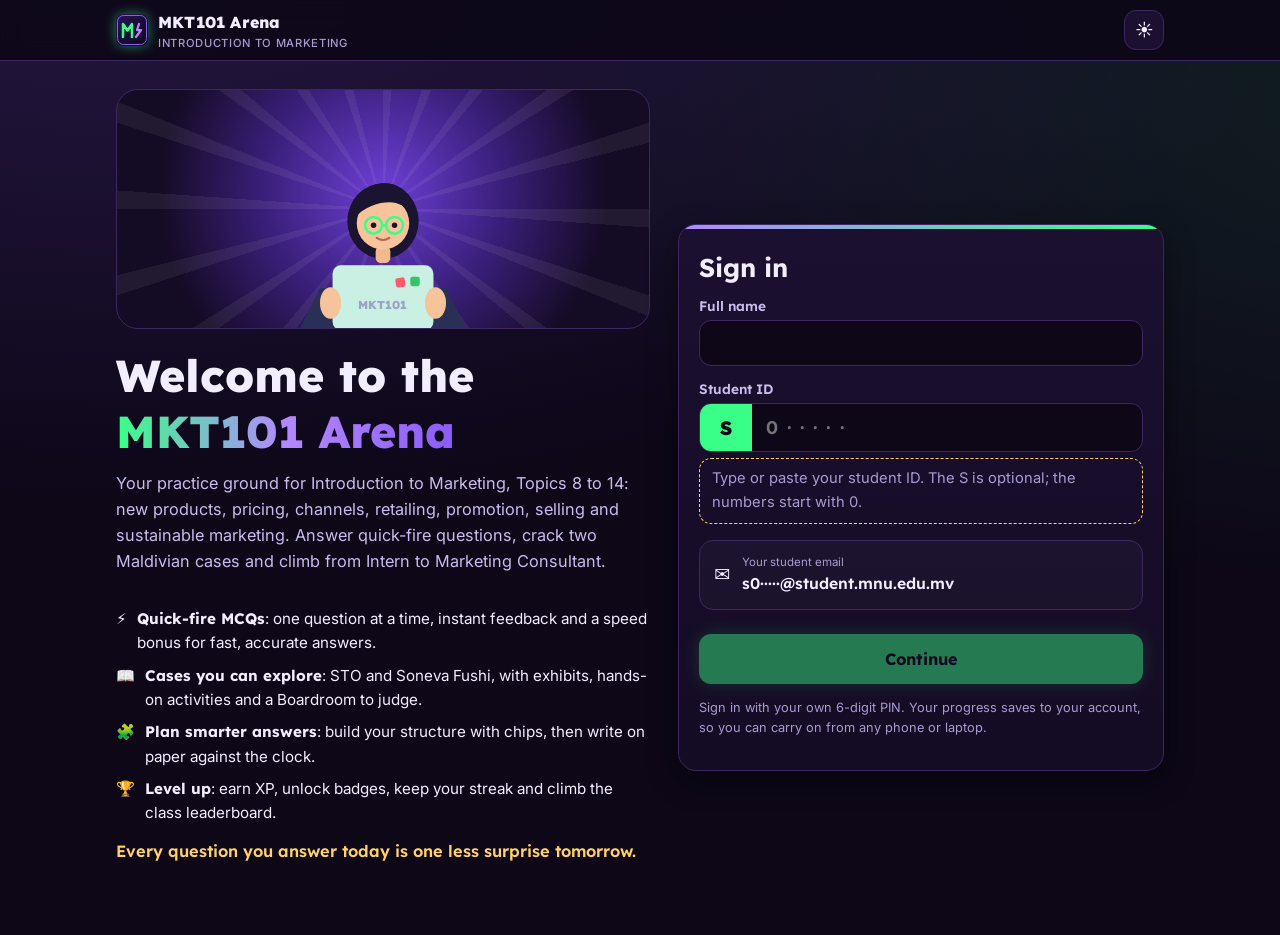
==== index.html @ 27d353d0 "WIP Fun and tutors: engine wiring (home, practice, notes, live sessions, board, marks), site tests" ====
<!doctype html>
<html lang="en">
<head>
<meta charset="utf-8">
<meta name="viewport" content="width=device-width,initial-scale=1,viewport-fit=cover">
<title>MKT101 Arena</title>
<meta name="description" content="MKT101 Introduction to Marketing practice arena for Topics 8 to 14: quick-fire MCQs, written answers, two Maldivian cases, XP, levels and badges.">
<meta name="theme-color" content="#0d0718">
<script>try{var t=localStorage.getItem("mkt101_theme");if(t)document.documentElement.dataset.theme=JSON.parse(t)}catch(e){}</script>
<link rel="icon" href="assets/favicon.svg" type="image/svg+xml">
<link rel="manifest" href="manifest.webmanifest">
<link rel="apple-touch-icon" href="assets/apple-touch-icon.png">
<meta name="apple-mobile-web-app-capable" content="yes">
<meta name="apple-mobile-web-app-title" content="MKT101 Arena">
<meta name="mobile-web-app-capable" content="yes">
<link rel="preconnect" href="https://fonts.googleapis.com">
<link rel="preconnect" href="https://fonts.gstatic.com" crossorigin>
<link href="https://fonts.googleapis.com/css2?family=Lexend:wght@400;500;600;700;800&family=Inter:wght@400;500;600&display=swap" rel="stylesheet">
<link rel="stylesheet" href="engine/engine.css">
<link rel="stylesheet" href="course.css">
</head>
<body>
<a class="skip" href="javascript:void 0" onclick="var m=document.getElementById('main');if(m)m.focus()">Skip to content</a>
</style>
</head>
<body>
<header class="top"><div class="wrap">
  <a class="brand" href="#/"><img src="assets/favicon.svg" alt=""><span>MKT101 Arena<small>Introduction to Marketing</small></span></a>
  <div class="hud" id="hud"></div><button class="themebtn" id="tbtn" type="button" aria-label="Switch light or dark mode" title="Light / dark mode"></button>
</div></header>
<div id="app"></div>
<div id="toasts" aria-live="polite"></div>

<script src="course-config.js"></script>
<script src="roster.js"></script>
<script src="leaderboard.js"></script>
<script src="bank.js"></script>
<script src="bank-x.js"></script>
<script src="bank-s.js"></script>
<script src="bank-chips.js"></script>
<script src="bank-expert.js"></script>
<script src="bank-boss.js"></script>
<script src="story.js"></script>
<script src="notes.js"></script>
<script src="cases-data.js"></script>
<script src="case-extend.js"></script>
<script src="args.js"></script>
<script src="acts.js"></script>
<script src="engine/concepts.js"></script>
<script src="cloud-config.js"></script>
<script>/* the Firebase SDK loads only when the cloud is switched on (cloud-config.js), or for emulator tests on localhost (?emu=1) */
if((typeof CLOUD_ON!=='undefined'&&CLOUD_ON===true&&CLOUD_CONFIG&&CLOUD_CONFIG.apiKey)||(/^(localhost|127\.0\.0\.1)$/.test(location.hostname)&&/[?&]emu=1\b/.test(location.search)))document.write('<script src="vendor/firebase.js"><\/script>')</script>
<script src="engine/cloud.js"></script>
<script src="engine/install.js"></script>
<script src="engine/coverage.js"></script>
<script src="engine/presence.js"></script>
<script src="engine/core.js"></script>
<script src="course.js"></script>
<script src="engine/feat.js"></script>
<script src="engine/avatar.js"></script>
<script src="engine/names.js"></script>
<script src="engine/dash.js"></script>
<script src="engine/paper.js"></script>
<script src="engine/social.js"></script>
<script src="engine/notes.js"></script>
<script src="engine/chips.js"></script>
<script src="engine/expert.js"></script>
<script src="engine/agg.js"></script>
<script src="engine/fun.js"></script>
<script src="engine/wild.js"></script>
<script src="engine/qbank.js"></script>
<script src="engine/reports.js"></script>
<script src="engine/release.js"></script>
<script src="engine/simple.js"></script>
<script src="engine/boot.js"></script>
</body>
</html>
---- engine/engine.css ----
/* MKT Arena engine styles: shared by both courses (identical in both repos). Course colours and course-only styles are in course.css. */
.themebtn{flex:none;width:40px;height:40px;border-radius:12px;border:1px solid var(--line);background:var(--card);color:var(--ink);font-size:1.1rem;display:grid;place-items:center;margin-left:8px}
.themebtn:hover{border-color:var(--teal)}
.dots{display:flex;flex-wrap:wrap;gap:6px}
.dot{width:34px;height:34px;border-radius:50%;border:1px solid var(--line);background:var(--sunk);color:var(--ink2);font:700 .8rem Lexend;display:grid;place-items:center;padding:0}
.dot.part{border-color:var(--gold);color:var(--gold)}
.dot.done{background:var(--green);border-color:var(--green);color:var(--on)}
.dot.on{outline:2px solid var(--teal);outline-offset:2px}
.routes{display:grid;grid-template-columns:repeat(3,1fr);gap:8px}
@media (max-width:640px){.routes{grid-template-columns:1fr}}
.route{display:grid;grid-template-columns:auto 1fr;column-gap:10px;align-items:center;text-align:left;padding:12px;border-radius:14px;border:1px solid var(--line);background:var(--sunk);color:var(--ink)}
.route:hover{border-color:var(--teal)}
.route span{grid-row:span 2;font-size:1.5rem}
.route b{font-family:Lexend}
.route small{color:var(--muted);font-size:.8rem;line-height:1.35}
textarea.answer{min-height:220px;font:16px/1.6 Inter,sans-serif}
.ck{list-style:none;padding:0;margin:6px 0 12px;display:grid;gap:6px}
.ck li{display:flex;gap:8px;align-items:flex-start;font-size:.93rem}
.ck li i{font-style:normal;flex:none;width:1.3em;text-align:center}
.ck li.no{color:var(--muted)}
.autob{display:flex;gap:12px;align-items:center;padding:12px 14px;border-radius:14px;border:1px solid var(--line);background:var(--sunk);margin:10px 0}
.autob b.big{font:800 1.8rem Lexend;color:var(--teal)}
.mic.on{background:var(--red);color:#fff;border-color:var(--red)}
.interim{font-size:.88rem;color:var(--muted);font-style:italic;min-height:1.2em}
.mark b.big{font:800 1.3rem Lexend;color:var(--gold)}
.flagnote{font-size:.85rem;color:var(--gold);margin-top:6px}
.mqi{border:1px solid var(--line);border-radius:14px;padding:12px;margin-top:10px;background:var(--sunk)}
.answerprev{white-space:normal;font-size:.92rem;line-height:1.55;max-height:260px;overflow:auto;padding:10px;border-radius:10px;border:1px solid var(--line);background:var(--card);margin-top:8px}
/* lecturer: student profile */
.inbox .note{border-left:3px solid var(--teal);background:var(--sunk);border-radius:0 12px 12px 0;padding:10px 12px;margin-top:8px}
.lb .r.click,tr.click{cursor:pointer}
.lb .r.click:hover,tr.click:hover td{background:var(--w08)}
.lb .r.click:focus-visible,tr.click:focus-visible{outline:2px solid var(--teal);outline-offset:-2px}
.prof-h{display:grid;grid-template-columns:auto 1fr;gap:16px;align-items:center}
@media (max-width:560px){.prof-h{grid-template-columns:1fr}}
.prof-h .av{width:72px;height:72px;border-radius:20px;display:grid;place-items:center;font:800 1.6rem Lexend;background:linear-gradient(135deg,var(--teal),var(--violet));color:var(--on)}
.kv{display:grid;grid-template-columns:repeat(auto-fit,minmax(150px,1fr));gap:8px;margin-top:12px}
.kv div{background:var(--sunk);border:1px solid var(--line);border-radius:12px;padding:8px 10px;font-size:.85rem}
.kv b{display:block;font:700 .95rem Lexend;word-break:break-all}
.heat{display:grid;grid-template-rows:repeat(7,14px);grid-auto-flow:column;grid-auto-columns:14px;gap:3px;margin:8px 0}
.heat i{border-radius:3px;background:var(--w10)}
.heat i.on{background:var(--teal)}
.heat i.today{outline:2px solid var(--gold)}
.pb{display:grid;grid-template-columns:minmax(120px,1.2fr) 2fr auto;gap:10px;align-items:center;padding:7px 0;border-bottom:1px dashed var(--line);font-size:.88rem}
.pb:last-child{border:0}
@media (max-width:560px){.pb{grid-template-columns:1fr auto}.pb .bar{grid-column:1/-1}}
.psec{margin-bottom:16px}
.psec>h2{margin-bottom:8px}
.bsm{display:inline-flex;align-items:center;gap:6px;padding:5px 10px;border-radius:999px;border:1px solid var(--line);font-size:.8rem;margin:3px;background:var(--sunk)}
.bsm.got{border-color:var(--gold)}
.bsm.no{opacity:.45}
label.inl{display:inline-flex;gap:6px;align-items:center;margin:0}
label.inl select,label.inl input{font:16px Inter;padding:6px 8px;border-radius:10px;border:1px solid var(--line);background:var(--field);color:var(--ink)}
label.inl input{width:76px}
.bands{display:grid;gap:6px;margin-bottom:12px}
.band{display:flex;gap:10px;align-items:center;padding:8px 12px;border-radius:12px;border:1px solid var(--line);background:var(--sunk);font:400 .9rem Inter;color:var(--ink);margin:0;cursor:pointer}
.band.on{border-color:var(--teal);background:var(--w0d)}
.band input{accent-color:var(--teal)}
.band b{font:800 1.05rem Lexend;min-width:16px}
details.mine{margin:6px 0 4px;padding:10px 12px;border:1px solid var(--line);border-radius:12px;background:var(--sunk)}
details.mine summary{cursor:pointer;font:600 .9rem Lexend}
details.mine p{margin:10px 0 0;font-size:.92rem;color:var(--ink2)}
.rv{display:flex;gap:10px;align-items:flex-start;font:400 .92rem/1.5 Inter;color:var(--ink);margin:8px 0;padding:8px 0;border-bottom:1px dashed var(--line);cursor:pointer}
.rv input{width:18px;height:18px;margin-top:3px;flex:none;accent-color:var(--teal)}
.sumlist{margin:0;padding-left:1.2em}
.sumlist li{margin-bottom:6px}
.pinbox{letter-spacing:.5em;font:600 1.2rem Lexend!important;text-align:center}
.sync{display:inline-flex;gap:6px;align-items:center;font:600 .78rem Lexend;padding:3px 10px;border-radius:999px;background:var(--w0d);color:var(--ink2)}
.sync.ok{color:var(--green)}
.sync.bad{color:var(--red)}
.live{display:inline-flex;align-items:center;gap:6px;font:700 .75rem Lexend;color:var(--red);letter-spacing:.06em}
.live i{width:8px;height:8px;border-radius:50%;background:var(--red);animation:blinkdot 1.4s infinite}
@keyframes blinkdot{50%{opacity:.25}}
.rst{margin-left:auto;min-height:30px!important;padding:3px 10px!important;font-size:.78rem!important}
.pill.save{cursor:pointer;color:var(--ink);font:600 .85rem Lexend}
.pill.save:hover{border-color:var(--teal)}
@media (max-width:640px){.pill .lbl{display:none}}
@media (max-width:440px){.brand>span{display:none}.hud{gap:6px}.pill{padding:5px 9px}.themebtn{margin-left:6px}}
.modal>.card{max-width:470px;width:100%;max-height:calc(100vh - 32px);overflow:auto;position:relative}
.modal .x{position:absolute;top:12px;right:12px;width:36px;height:36px;border-radius:10px;border:1px solid var(--line);background:var(--card);color:var(--ink);font-size:1.1rem}
.opt{display:flex;gap:12px;align-items:flex-start;width:100%;text-align:left;padding:14px;border-radius:14px;border:1px solid var(--line);background:var(--sunk);color:var(--ink);margin-top:10px}
.opt:hover{border-color:var(--teal)}
.opt .em{font-size:1.5rem;line-height:1}
.opt b{font-family:Lexend;display:block}
.opt small{color:var(--muted);font-size:.84rem}
#demo:fullscreen{overflow:auto;padding:32px max(16px,calc(50vw - 540px));background:var(--bg);font-size:1.1rem}
body{transition:background-color .3s,color .3s}
*{box-sizing:border-box}
html{-webkit-text-size-adjust:100%}
body{margin:0;background:var(--bgfx),var(--bg);
  color:var(--ink);font:16px/1.6 Inter,system-ui,sans-serif;min-height:100vh;overflow-x:hidden}
h1,h2,h3,h4,.lex{font-family:Lexend,Inter,sans-serif;line-height:1.25;margin:0 0 .5em}
h1{font-size:clamp(1.6rem,4.5vw,2.3rem);font-weight:800}
h2{font-size:clamp(1.25rem,3.4vw,1.6rem);font-weight:700}
h3{font-size:1.1rem;font-weight:700}
h4{font-size:1rem;font-weight:600;margin-top:1.2em}
p{margin:0 0 .9em}
a{color:var(--teal)}
button{font:inherit;cursor:pointer;-webkit-tap-highlight-color:transparent}
.wrap{max-width:1080px;margin:0 auto;padding:0 16px}
.muted{color:var(--muted)}
.hide{display:none!important}
/* top bar */
.top{position:sticky;top:0;z-index:20;background:var(--topbar);backdrop-filter:blur(10px);border-bottom:1px solid var(--line)}
.top .wrap{display:flex;align-items:center;gap:12px;height:60px}
.brand{display:flex;align-items:center;gap:10px;text-decoration:none;color:var(--ink);font-family:Lexend;font-weight:800;letter-spacing:.2px;white-space:nowrap}
.brand img{width:32px;height:32px}
.brand small{display:block;font:500 .7rem Inter;color:var(--muted);letter-spacing:.06em;text-transform:uppercase}
.hud{margin-left:auto;display:flex;align-items:center;gap:8px}
.pill{display:inline-flex;align-items:center;gap:6px;background:var(--card);border:1px solid var(--line);border-radius:999px;padding:5px 11px;font:600 .85rem Lexend;white-space:nowrap}
.pill.gold{color:var(--gold)}
.pill.fire{color:#ff9f43}
.xpmini{width:90px;height:8px;border-radius:9px;background:var(--shade);overflow:hidden}
.xpmini i{display:block;height:100%;background:linear-gradient(90deg,var(--teal),var(--blue));border-radius:9px;transition:width .6s}
@media (max-width:640px){.xpmini,.brand small{display:none}.hud .pill.lvl{display:none}}
nav.tabs{display:flex;gap:6px;overflow-x:auto;padding:10px 0;scrollbar-width:none}
nav.tabs::-webkit-scrollbar{display:none}
nav.tabs a{flex:none;text-decoration:none;color:var(--ink2);padding:7px 14px;border-radius:999px;font:600 .9rem Lexend;border:1px solid transparent}
nav.tabs a.on{background:var(--card2);color:var(--ink);border-color:var(--line)}
main{padding:18px 0 40px}
.card{background:linear-gradient(180deg,var(--card),var(--bg2));border:1px solid var(--line);border-radius:var(--r);padding:20px;box-shadow:var(--shadow)}
.grid{display:grid;gap:16px}
.g2{grid-template-columns:repeat(auto-fit,minmax(280px,1fr))}
.g3{grid-template-columns:repeat(auto-fit,minmax(220px,1fr))}
.btn{display:inline-flex;align-items:center;justify-content:center;gap:8px;border:0;border-radius:12px;padding:11px 18px;font:700 .95rem Lexend;color:var(--on);background:var(--teal);text-decoration:none;transition:transform .12s,filter .12s;min-height:44px}
.btn:active{transform:scale(.97)}
.btn.gold{background:var(--gold)}
.btn.ghost{background:transparent;color:var(--ink);border:1px solid var(--line)}
.btn.red{background:var(--red)}
.btn[disabled]{opacity:.45;cursor:not-allowed}
.btn.sm{padding:7px 12px;min-height:36px;font-size:.85rem}
.row{display:flex;flex-wrap:wrap;gap:10px;align-items:center}
/* sign in */
.gate{min-height:calc(100vh - 60px);display:grid;place-items:center;padding:30px 16px}
.gate .card{max-width:440px;width:100%}
label{display:block;font:600 .85rem Lexend;color:var(--ink2);margin:14px 0 6px}
input[type=text],input[type=password]{width:100%;font:16px Inter;padding:12px 14px;border-radius:12px;border:1px solid var(--line);background:var(--field);color:var(--ink)}
input[type=text]:focus,input[type=password]:focus{outline:2px solid var(--teal);outline-offset:1px}
textarea{width:100%;min-height:160px;font:14px/1.5 ui-monospace,monospace;padding:12px;border-radius:12px;border:1px solid var(--line);background:var(--field);color:var(--ink)}
.err{color:var(--red);font-size:.9rem;margin-top:8px}
/* ---- sign-in ---- */
.gate2{min-height:calc(100vh - 60px);display:grid;grid-template-columns:1.1fr 1fr;grid-template-areas:'top card' 'more card';column-gap:28px;row-gap:4px;align-content:center;align-items:center;max-width:1080px;margin:0 auto;padding:28px 16px}
.gate2 .intro{grid-area:top;align-self:end}
.gate2 .more{grid-area:more;align-self:start}
.gate2 .signcard{grid-area:card}
@media (max-width:860px){.gate2{grid-template-columns:1fr;grid-template-areas:'top' 'card' 'more';row-gap:18px;padding-top:16px}}
.intro h1{font-size:clamp(1.9rem,6vw,2.8rem);margin:.4em 0 .25em}
.intro h1 span{background:linear-gradient(90deg,var(--teal),var(--blue),var(--gold));-webkit-background-clip:text;background-clip:text;color:transparent}
.intro .lead{color:var(--ink2);font-size:1.02rem}
.perks{list-style:none;padding:0;margin:14px 0;display:grid;gap:8px}
.perks li{display:flex;gap:10px;align-items:flex-start;font-size:.95rem}
.perks li b{font-family:Lexend}
.motto{min-height:3.2em;font:600 1.02rem/1.45 Lexend;color:var(--gold);transition:opacity .5s}
.scene{position:relative;height:240px;border-radius:22px;overflow:hidden;background:var(--scene);border:1px solid var(--line);perspective:600px}
@media (max-width:860px){.scene{height:200px}}
.scene::before{content:"";position:absolute;inset:-50%;background:repeating-conic-gradient(from 0deg at 50% 50%,var(--w10) 0 4deg,transparent 4deg 18deg);animation:spin 40s linear infinite}
@keyframes spin{to{transform:rotate(360deg)}}
.fly.w{width:70px;background:linear-gradient(90deg,var(--pink),var(--violet))}
@keyframes fly{0%{transform:translate(0,0) scale(.15);opacity:0}15%{opacity:1}100%{transform:translate(var(--x),var(--y)) scale(1.7);opacity:0}}
.hero-svg{position:absolute;left:50%;bottom:-6px;width:210px;transform:translateX(-50%);animation:bob 3s ease-in-out infinite}
@media (max-width:860px){.hero-svg{width:175px}}
@keyframes bob{50%{transform:translateX(-50%) translateY(-4px)}}
.blink{animation:blink 4s infinite;transform-origin:center 63px}
@keyframes blink{0%,92%,100%{transform:scaleY(1)}95%{transform:scaleY(.1)}}
.glow{animation:glow 1.8s ease-in-out infinite alternate}
@keyframes glow{from{opacity:.55}to{opacity:1}}
.signcard{position:relative;overflow:hidden}
.signcard::before{content:"";position:absolute;left:0;right:0;top:0;height:4px;background:linear-gradient(90deg,var(--blue),var(--teal))}
.idrow{display:flex;border:1px solid var(--line);border-radius:12px;overflow:hidden;background:var(--field)}
.idrow:focus-within{outline:2px solid var(--teal);outline-offset:1px}
.idrow .pre{flex:none;width:52px;display:grid;place-items:center;background:var(--teal);color:var(--on);font:800 1.2rem Lexend}
.idrow input{border:0!important;outline:0!important;background:transparent!important;letter-spacing:.45em;font:600 1.15rem Lexend!important;padding:12px 14px!important}
.hint{font-size:.8rem;color:var(--muted);margin-top:6px}
.mail{display:flex;gap:12px;align-items:center;margin-top:16px;padding:12px 14px;border-radius:14px;border:1px solid var(--line);background:var(--w06);transition:border-color .3s,background .3s}
.mail small{display:block;font-size:.72rem;color:var(--muted)}
.mail b{font:600 .98rem Lexend;word-break:break-all}
.mail .st{font:700 .75rem Lexend;margin-left:6px}
.mail>div{min-width:0}
.mail b{overflow-wrap:anywhere}
@media (max-width:420px){.mail b{font-size:.9rem}}
.mail.ok .st{color:var(--green)}
.mail.no .st{color:var(--red)}
.signcard .btn{width:100%;margin-top:16px;min-height:50px;font-size:1.02rem}
@media (prefers-reduced-motion:reduce){.fly{display:none}}
/* dashboard */
.hero{display:grid;grid-template-columns:auto 1fr;gap:20px;align-items:center}
@media (max-width:560px){.hero{grid-template-columns:1fr;text-align:center}.hero .ring{margin:0 auto}}
.ring{--p:0;width:130px;height:130px;border-radius:50%;background:conic-gradient(var(--teal) calc(var(--p)*1%),var(--w14) 0);display:grid;place-items:center;position:relative}
.ring::before{content:"";position:absolute;inset:10px;border-radius:50%;background:var(--card)}
.ring b{position:relative;font:800 1.9rem Lexend}
.ring small{position:relative;display:block;font:600 .7rem Lexend;color:var(--muted);text-align:center;margin-top:-4px}
.stats{display:grid;grid-template-columns:repeat(4,1fr);gap:10px;margin-top:14px}
@media (max-width:560px){.stats{grid-template-columns:repeat(2,1fr)}}
.stat{background:var(--sunk);border:1px solid var(--line);border-radius:14px;padding:10px;text-align:center}
.stat b{display:block;font:800 1.3rem Lexend}
.stat span{font-size:.75rem;color:var(--muted)}
.mission{display:flex;align-items:center;gap:12px;padding:10px 0;border-bottom:1px dashed var(--line)}
.mission:last-child{border:0}
.tick{width:26px;height:26px;flex:none;border-radius:50%;border:2px solid var(--line);display:grid;place-items:center;font-size:.8rem}
.tick.on{background:var(--green);border-color:var(--green);color:var(--on)}
.bar{height:8px;border-radius:8px;background:var(--w14);overflow:hidden}
.bar i{display:block;height:100%;background:var(--gold)}
.zone{position:relative;overflow:hidden;text-decoration:none;color:var(--ink);display:block;transition:transform .15s}
.zone:hover{transform:translateY(-3px)}
.zone .em{font-size:2.2rem}
.zone .lock{position:absolute;top:14px;right:14px;font:600 .75rem Lexend;background:var(--shade);padding:3px 9px;border-radius:999px;color:var(--ink2)}
.chipline{display:flex;flex-wrap:wrap;gap:6px;margin-top:8px}
.tag{font:600 .72rem Lexend;padding:3px 9px;border-radius:999px;background:var(--w12);color:var(--ink2)}
/* badges */
.badges{display:grid;grid-template-columns:repeat(auto-fill,minmax(130px,1fr));gap:12px}
.badge{text-align:center;padding:16px 10px;border-radius:16px;background:var(--sunk);border:1px solid var(--line)}
.badge .ico{font-size:2.1rem;filter:grayscale(1) opacity(.35)}
.badge.got .ico{filter:none}
.badge b{display:block;font:700 .85rem Lexend;margin-top:6px}
.badge span{font-size:.72rem;color:var(--muted)}
/* case */
.casehead{border-radius:var(--r);padding:22px;background:linear-gradient(135deg,var(--c,#ff7a59)33,var(--card) 60%);border:1px solid var(--line);margin-bottom:14px}
.subnav{display:flex;gap:6px;overflow-x:auto;margin:0 0 14px;scrollbar-width:none}
.subnav button{flex:none;border:1px solid var(--line);background:var(--card);color:var(--ink2);padding:8px 14px;border-radius:12px;font:600 .88rem Lexend}
.subnav button.on{background:var(--teal);color:var(--on);border-color:var(--teal)}
.reader{display:grid;grid-template-columns:230px 1fr;gap:16px;align-items:start}
@media (max-width:820px){.reader{grid-template-columns:1fr}.toc{display:none}}
.toc{position:sticky;top:76px;padding:12px}
.toc a{display:flex;gap:8px;align-items:center;padding:6px 8px;border-radius:10px;color:var(--ink2);text-decoration:none;font-size:.88rem}
.toc a:hover{background:var(--w0d)}
.toc a .d{width:8px;height:8px;border-radius:50%;background:var(--line);flex:none}
.toc a.read .d{background:var(--green)}
.sec{scroll-margin-top:80px;margin-bottom:16px}
.sec .num{font:800 .8rem Lexend;color:var(--teal);letter-spacing:.08em}
.sec ul,.sec ol{padding-left:1.2em;margin:0 0 .9em}
.sec li{margin-bottom:.35em}
.people{display:grid;grid-template-columns:repeat(auto-fit,minmax(200px,1fr));gap:10px;margin:12px 0}
.person{background:var(--sunk);border:1px solid var(--line);border-radius:14px;padding:12px}
.person b{font-family:Lexend}
.person span{display:block;font-size:.78rem;color:var(--gold);margin-bottom:4px}
.person p{font-size:.9rem;color:var(--ink2);margin:0}
table{width:100%;border-collapse:collapse;font-size:.9rem}
th,td{text-align:left;padding:8px 10px;border-bottom:1px solid var(--line);vertical-align:top}
th{font:600 .8rem Lexend;color:var(--ink2);background:var(--w08)}
.tablewrap{overflow-x:auto;-webkit-overflow-scrolling:touch}
table.wide{min-width:560px}
select{font:15px Inter;padding:9px 10px;border-radius:10px;border:1px solid var(--line);background:var(--field);color:var(--ink);max-width:100%;min-height:40px}
.sortrow{display:grid;grid-template-columns:1fr;gap:8px;padding:10px 0;border-bottom:1px dashed var(--line)}
.sortrow .row select{flex:1 1 140px}
.sortrow>*{min-width:0}
.sortrow select{max-width:100%;min-width:0}
@media (min-width:700px){.sortrow{grid-template-columns:1fr 260px;align-items:center}.sortrow:has(.row){grid-template-columns:160px 1fr}}
.ok-t{color:var(--green)}
.no-t{color:var(--gold)}
.subnav button[disabled]{cursor:not-allowed}
/* boardroom */
.arg{display:grid;grid-template-columns:48px 1fr;gap:12px}
.avatar{width:48px;height:48px;border-radius:14px;display:grid;place-items:center;font:800 1.1rem Lexend;color:var(--on)}
.arg q{display:block;font-size:1.02rem;margin:4px 0 10px;quotes:none}
.verdicts{display:flex;gap:8px;flex-wrap:wrap}
.verdicts button{border:1px solid var(--line);background:var(--sunk);color:var(--ink);border-radius:10px;padding:8px 14px;font:600 .88rem Lexend;min-height:40px}
.verdicts button.pick-strong{background:var(--green);color:var(--on)}
.verdicts button.pick-mixed{background:var(--gold);color:var(--on)}
.verdicts button.pick-weak{background:var(--red);color:var(--on)}
.fb{margin-top:10px;padding:10px 12px;border-radius:12px;font-size:.92rem;background:var(--w0a)}
.fb.ok{border-left:3px solid var(--green)}
.fb.no{border-left:3px solid var(--gold)}
/* practice */
.qcard{margin-bottom:16px}
.qmeta{display:flex;gap:8px;flex-wrap:wrap;margin-bottom:8px}
.steps{display:flex;gap:6px;margin:14px 0}
.steps span{flex:1;text-align:center;font:600 .75rem Lexend;padding:6px;border-radius:10px;background:var(--w0a);color:var(--muted)}
.steps span.on{background:var(--card2);color:var(--ink)}
.steps span.done{color:var(--green)}
.chips{display:flex;flex-wrap:wrap;gap:8px}
.chip{border:1px solid var(--line);background:var(--sunk);color:var(--ink);border-radius:12px;padding:9px 12px;font-size:.9rem;text-align:left;line-height:1.35;min-height:40px}
.chip.sel{background:var(--blue);color:var(--on);border-color:var(--blue)}
.chip.miss{border-style:dashed;border-color:var(--gold)}
.plan{background:var(--sunk);border:1px dashed var(--line);border-radius:14px;padding:12px;margin:12px 0;min-height:56px}
.plan ol{margin:0;padding-left:1.3em}
.timer{font:800 clamp(2.4rem,9vw,3.6rem) Lexend;text-align:center;letter-spacing:2px;margin:6px 0}
.timer.warn{color:var(--gold)}
.timer.over{color:var(--red)}
.checks label{display:flex;gap:10px;align-items:flex-start;font:400 .95rem Inter;color:var(--ink);margin:8px 0;cursor:pointer}
.checks input{width:20px;height:20px;margin-top:2px;accent-color:var(--teal)}
/* leaderboard */
.lb .r{display:grid;grid-template-columns:44px 1fr auto;gap:10px;align-items:center;padding:10px 6px;border-bottom:1px solid var(--line)}
.lb .pos{font:800 1.1rem Lexend;text-align:center}
.lb .pos.p1{color:var(--gold)}
.lb .pos.p2{color:var(--ink2)}
.lb .pos.p3{color:#ff9f43}
.code{word-break:break-all;font:13px ui-monospace,monospace;background:var(--field);border:1px solid var(--line);border-radius:12px;padding:12px}
/* toast */
#toasts{position:fixed;left:50%;bottom:20px;transform:translateX(-50%);z-index:50;display:grid;gap:8px;width:min(92vw,380px)}
.toast{background:var(--card2);border:1px solid var(--gold);border-radius:14px;padding:12px 14px;display:flex;gap:12px;align-items:center;box-shadow:var(--shadow);animation:pop .35s ease-out}
.toast .em{font-size:1.6rem}
@keyframes pop{from{transform:translateY(20px) scale(.95);opacity:0}to{transform:none;opacity:1}}
@media (prefers-reduced-motion:reduce){*{animation:none!important;transition:none!important}}
footer{border-top:1px solid var(--line);padding:18px 0 28px;color:var(--muted);font-size:.85rem}
footer .row{justify-content:space-between}
/* engine features: hidden until the combined Firestore rules are published */
body:not(.rules2) [data-need=rules]{display:none!important}
.rpt{white-space:nowrap;min-height:30px!important;padding:3px 10px!important;font-size:.78rem!important}
.qmeta .rpt{margin-left:6px}
/* avatars and the avatar builder */
.avsvg{display:block;border-radius:50%;flex:none}
.lb .r .avsvg{margin-right:2px}
.avrow{margin:0 0 14px}.avrow>b{display:block;font-size:.85rem;margin-bottom:6px}
.avopts{display:flex;flex-wrap:wrap;gap:6px}
.avo{display:inline-flex;align-items:center;gap:6px;min-height:40px;padding:6px 12px;border-radius:12px;border:1px solid var(--line);background:var(--sunk);color:var(--ink2);font:600 .85rem Inter;cursor:pointer}
.avo.on{border-color:var(--teal);color:var(--ink);background:color-mix(in srgb,var(--teal) 14%,var(--card))}
.avo .sw{width:18px;height:18px;border-radius:50%;display:inline-block;border:1px solid var(--line)}
.uname{font-weight:500;font-size:.85em}
.lb .r.av{grid-template-columns:36px 36px minmax(0,1fr) auto}
/* ---------- dashboard (engine/dash.js) ---------- */
.hero.dash{grid-template-columns:auto 1fr}
.dav{position:relative;display:block;width:112px;height:112px;border-radius:50%;text-decoration:none}
.dav .avsvg{display:block;border-radius:50%;box-shadow:0 0 0 3px var(--teal)}
.dav .tag{position:absolute;bottom:-6px;left:50%;transform:translateX(-50%);white-space:nowrap;font-size:.72rem}
.lvline{display:flex;justify-content:space-between;gap:8px;flex-wrap:wrap;margin:10px 0 6px;font-size:.9rem}
a.stat{color:inherit;text-decoration:none}
@media (max-width:560px){.hero.dash{grid-template-columns:1fr}.dav{margin:0 auto 6px}.lvline{justify-content:center}}
.sblocks{margin-top:14px}
.sbrow{display:flex;flex-wrap:wrap;gap:4px;margin-top:8px;align-items:center}
.sb{width:20px;height:20px;border-radius:5px;background:var(--w10);display:grid;place-items:center;font-size:.7rem;font-style:normal}
.sb.on{background:linear-gradient(135deg,var(--gold),var(--pink))}
.sb.fz{background:var(--blue)}
.sb.today{background:transparent;outline:2px dashed var(--gold);outline-offset:-2px}
.sbmore{font-size:.78rem;margin-right:2px}
.next{display:flex;gap:14px;align-items:center;margin-top:16px;border-color:var(--teal)}
.next .em{font-size:2rem}
@media (max-width:560px){.next{flex-wrap:wrap}.next .btn{width:100%}}
.cdnum{font-size:1.5rem;font-weight:800;margin:6px 0 10px;color:var(--gold)}
.cdgrid{display:grid;gap:3px}
.cdrow{display:grid;grid-template-columns:44px repeat(7,1fr);gap:3px;align-items:center}
.cdrow.cdh b{font:600 .7rem Lexend;color:var(--muted);text-align:center}
.cdw{font:600 .68rem Lexend;color:var(--muted)}
.cdrow.w14 .cdw{color:var(--gold)}
.cdrow i,.cdkey i.k{aspect-ratio:1;max-height:30px;border-radius:5px;background:var(--w08);display:grid;place-items:center;font-size:.72rem;font-style:normal}
.cdrow i.we,.cdkey i.we{background:repeating-linear-gradient(135deg,var(--w14) 0 3px,transparent 3px 6px),var(--w08)}
.cdrow i.miss{opacity:.55}
.cdrow i.on,.cdkey i.on{background:var(--teal);opacity:1}
.cdrow i.fz{background:var(--blue)}
.cdrow i.today,.cdkey i.today{outline:2px solid var(--gold);outline-offset:-2px}
.cdrow i.out{visibility:hidden}
.cdkey{display:flex;flex-wrap:wrap;gap:6px 14px;font-size:.76rem;margin:10px 0 0}
.cdkey span{display:inline-flex;align-items:center;gap:5px}
.cdkey i.k{width:13px;height:13px;display:inline-block}
.rdrow{display:grid;grid-template-columns:minmax(0,1.3fr) 1fr auto auto;gap:10px;align-items:center;padding:7px 0;border-top:1px solid var(--line);color:inherit;text-decoration:none;font-size:.88rem}
.rdrow:first-of-type{border-top:0}
.rdrow .rdl{overflow:hidden;text-overflow:ellipsis;white-space:nowrap}
.rdrow .bar{margin:0}
.fcard{display:flex;flex-direction:column;gap:10px;align-items:center;justify-content:center;text-align:center;width:100%;min-height:220px;margin-top:14px;cursor:pointer;font:inherit;color:inherit;font-size:1.05rem}
.fcard b{font-size:1.4rem}
.fcard.flip{border-color:var(--teal)}
#rvbody .mopts{display:grid;gap:8px;margin-top:8px}
#rvbody .mopt{text-align:left;padding:12px 14px;border-radius:12px;border:1px solid var(--line);background:var(--card2);color:inherit;font:inherit;cursor:pointer}
#rvbody .mopt.ok{border-color:var(--green);background:color-mix(in srgb,var(--green) 18%,transparent)}
#rvbody .mopt.bad{border-color:var(--red);background:color-mix(in srgb,var(--red) 18%,transparent)}
.hud .avpill{display:inline-flex;border-radius:50%;line-height:0}
.hud .avpill .avsvg{border-radius:50%}
@media (max-width:360px){.hud .avpill{display:none}}
/* practice paper */
.pphead{position:sticky;top:0;z-index:5;display:flex;justify-content:space-between;align-items:center;gap:10px;flex-wrap:wrap;padding:10px 14px;margin:0 0 12px;border:1px solid var(--line);border-radius:14px;background:var(--card);box-shadow:0 6px 18px rgba(0,0,0,.18)}
.pphead .timer{font-size:1.5rem;margin:0;letter-spacing:1px}
.ppq{margin-top:12px}.ppq textarea{width:100%;margin-top:10px}
.ppq .btn.on{border-color:var(--teal);background:color-mix(in srgb,var(--teal) 16%,transparent)}
.mopt.on{border-color:var(--teal);background:color-mix(in srgb,var(--teal) 18%,var(--card))}
.ppchk{display:flex;flex-wrap:nowrap;gap:8px;align-items:flex-start;margin:6px 0;font-size:.92rem;cursor:pointer}.ppchk input{margin-top:3px;flex:none;width:18px;height:18px}
.ppbrief{margin:6px 0;font-size:.92rem}.ppbrief>div{padding:8px 0;max-height:50vh;overflow:auto}
.ppans{white-space:pre-wrap;background:var(--sunk,rgba(0,0,0,.15));border:1px solid var(--line);border-radius:12px;padding:10px 12px;margin:8px 0;font-size:.92rem;overflow-wrap:anywhere}
.ppck{margin-top:10px}
#pplink{margin-top:10px}
.ppsec{padding:10px 0;border-top:1px solid var(--line)}.ppsec:first-of-type{border-top:0}.ppsec .bar{margin-top:6px}
/* quiz options (shared; a course may restyle them) */
.mopts{display:grid;gap:10px;margin-top:6px}
.mopt{display:flex;gap:12px;align-items:flex-start;width:100%;text-align:left;padding:13px 14px;border-radius:14px;border:1px solid var(--line);background:var(--sunk,rgba(0,0,0,.12));color:var(--ink);font:500 1rem/1.4 Inter,sans-serif;min-height:52px;cursor:pointer}
.mopt:not([disabled]):hover{border-color:var(--teal)}
.mopt.good{border-color:var(--green);background:color-mix(in srgb,var(--green) 16%,var(--card))}
.mopt.bad{border-color:var(--red);background:color-mix(in srgb,var(--red) 14%,var(--card))}
.mopt[disabled]{cursor:default}
/* playing together */
.hud .bell{position:relative;text-decoration:none}.hud .bell b{position:absolute;top:-6px;right:-6px;min-width:18px;height:18px;border-radius:9px;background:var(--red);color:#fff;font:800 .7rem/18px Lexend;text-align:center;padding:0 4px}
.chpick{display:flex;flex-wrap:wrap;gap:8px;max-height:46vh;overflow:auto}
.chpick .chip.on{border-color:var(--teal);background:color-mix(in srgb,var(--teal) 20%,transparent)}
.note.new .rdl{font-weight:700}.note .em{flex:none}
.hints{margin-top:10px}.hint{margin:6px 0;padding:8px 12px;border-radius:12px;border:1px dashed var(--gold);font-size:.92rem}
/* accessibility: a visible focus ring for keyboard users, and the skip link */
:where(a,button,input,select,textarea,summary,[tabindex]):focus-visible{outline:2px solid var(--teal);outline-offset:2px}
main:focus{outline:none}
.skip{position:absolute;left:8px;top:-60px;z-index:100;padding:10px 14px;border-radius:10px;background:var(--card);color:var(--ink);border:1px solid var(--teal);font-weight:700}
.skip:focus{top:8px}
.verban{position:sticky;top:0;z-index:60;display:flex;gap:10px;align-items:center;justify-content:center;flex-wrap:wrap;padding:10px 44px 10px 14px;background:color-mix(in srgb,var(--teal) 22%,var(--card));border-bottom:1px solid var(--teal);font-size:.92rem;text-align:center}
.verban .x{position:absolute;right:8px;top:6px;background:none;border:0;color:var(--ink);font-size:1rem;cursor:pointer;padding:6px}

/* ---------- simple home ("Today"), My progress, lecturer home, View as student (engine/simple.js) ---------- */
.sr{position:absolute;width:1px;height:1px;overflow:hidden;clip:rect(0 0 0 0);white-space:nowrap}
#main>.card+.card,#main>.card+.ttiles,#main>.ttiles+.card{margin-top:12px}
.thead{display:flex;gap:12px;align-items:center;padding:12px 14px}
.tav{flex:none;border-radius:50%;display:block;line-height:0}.thead .tav .avsvg{width:56px;height:56px}.tav .avsvg{border-radius:50%;box-shadow:0 0 0 3px var(--teal)}
.tmain{flex:1;min-width:0}.tnm{display:flex;justify-content:space-between;align-items:center;gap:8px}
.tname{color:var(--ink);text-decoration:none;min-width:0;overflow:hidden;text-overflow:ellipsis;white-space:nowrap}.tname b{font-size:1.12rem}.tname .muted{font-size:.85rem}
.tedit{text-decoration:none;flex:none;white-space:nowrap}
.thead .lvline{margin:6px 0 5px;font-size:.84rem}.thead .bar{height:6px}
.tstreak{display:flex;align-items:center;gap:8px;margin-top:8px;font-size:.88rem}.tstreak .sbrow{margin:0;gap:3px;flex-wrap:nowrap}.tstreak .sb{width:14px;height:14px;font-size:.5rem;border-radius:4px}.tstreak .tag{margin-left:auto;white-space:nowrap}
.tcd{display:flex;align-items:center;gap:10px;padding:12px 16px;flex-wrap:wrap}
.tcdl{flex:1;display:flex;align-items:center;justify-content:space-between;gap:12px;color:var(--ink);text-decoration:none;min-width:0}
.tcdl>span:first-child{display:flex;flex-direction:column}.tcdn{font-size:1.15rem}.tcdl .muted{font-size:.82rem}
.minicd{display:flex;gap:2px;flex:none}.minicd span{display:grid;grid-template-rows:repeat(7,7px);gap:2px}
.minicd i{width:7px;height:7px;border-radius:2px;background:var(--w14)}.minicd i.on{background:var(--teal)}.minicd i.miss{background:var(--w08)}
.minicd i.today{outline:1.5px solid var(--gold);outline-offset:0}.minicd i.end{background:var(--pink,var(--gold))}.minicd i.out{visibility:hidden}
#main>.next{margin-top:12px;padding:12px 14px;flex-wrap:nowrap;gap:10px}#main>.next h2{font-size:1.02rem;line-height:1.25}#main>.next .em{font-size:1.6rem}#main>.next p{font-size:.82rem!important}#main>.next .btn{width:auto;flex:none;padding:9px 14px}
.trow{padding:12px}.tchips{display:grid;grid-template-columns:repeat(3,1fr);gap:8px}.lchips{grid-template-columns:repeat(4,1fr)}
.tchip{display:flex;align-items:center;gap:8px;background:var(--sunk);border:1px solid var(--line);border-radius:14px;padding:8px 10px;color:var(--ink);text-decoration:none;font:inherit;text-align:left;cursor:pointer;min-width:0}
.tchip>span:last-child{display:flex;flex-direction:column;min-width:0}.tchip b{font:700 .92rem Lexend;white-space:nowrap}.tchip small{font-size:.72rem;color:var(--muted);white-space:nowrap}
.tico{font-size:1.3rem;flex:none}
.tring{--p:0;flex:none;width:26px;height:26px;border-radius:50%;background:conic-gradient(var(--teal) calc(var(--p)*1%),var(--w14) 0);display:grid;place-items:center;position:relative}
.tring::before{content:"";position:absolute;inset:4px;border-radius:50%;background:var(--card)}.tring b{position:relative;font:700 .78rem Lexend}
.tml .mission{margin-top:8px}
.tinv{display:flex;align-items:center;gap:12px;padding:12px 16px}.tinv .em{font-size:1.6rem}
.ttiles{display:grid;grid-template-columns:repeat(2,1fr);gap:10px;margin-top:12px}
@media (min-width:900px){.ttiles{grid-template-columns:repeat(4,1fr)}}
.ttile{display:flex;align-items:center;gap:10px;padding:12px}.ttile .em{font-size:1.6rem;flex:none}.ttile>span:last-child{display:flex;flex-direction:column;min-width:0}.ttile b{font-size:.92rem;line-height:1.2}.ttile small{font-size:.76rem;line-height:1.25;margin-top:2px}
@media (max-width:420px){.tchips{gap:6px}.tchip{padding:7px;gap:6px}.tico{font-size:1.1rem}.lchips{grid-template-columns:repeat(2,1fr)}}
.lbtns{display:flex;flex-wrap:wrap;gap:8px;margin-top:12px}.lbtns .btn{flex:1 1 160px}
.psum{display:grid;grid-template-columns:repeat(auto-fit,minmax(130px,1fr));gap:8px;margin-top:12px}
.psum div{background:var(--sunk);border:1px solid var(--line);border-radius:12px;padding:8px 10px;font-size:.78rem;color:var(--muted)}.psum b{display:block;font:700 .95rem Lexend;color:var(--ink);overflow-wrap:anywhere}
.psrisk{margin:8px 0 0;font-size:.88rem;padding:6px 10px;border-radius:10px;background:var(--sunk)}.psrisk.bad{color:var(--gold)}
details.sec{padding:0}details.sec>summary{list-style:none;cursor:pointer;padding:14px 16px;display:flex;align-items:center;gap:10px}
details.sec>summary::-webkit-details-marker{display:none}details.sec>summary::after{content:"▾";margin-left:auto;color:var(--muted);transition:transform .15s}
details.sec[open]>summary::after{transform:rotate(180deg)}.sech{display:flex;flex-direction:column;min-width:0}.sech b{font-size:1.02rem}.secs{font-size:.84rem}
.secb{padding:0 16px 16px}.secb .cdcard{margin:0}
.tabmore{flex:none;background:none;border:1px solid transparent;color:var(--ink2);padding:7px 14px;border-radius:999px;font:600 .9rem Lexend;cursor:pointer}
.morelist{display:grid;grid-template-columns:repeat(2,1fr);gap:8px;min-width:min(78vw,360px)}
.morelist a,.morelist button{display:flex;align-items:center;gap:10px;padding:12px;border-radius:12px;background:var(--sunk);border:1px solid var(--line);color:var(--ink);text-decoration:none;font:600 .9rem Lexend;cursor:pointer;text-align:left}
.morelist span{font-size:1.15rem}
.vabar{position:fixed;top:0;left:0;right:0;z-index:70;display:flex;gap:10px;align-items:center;justify-content:center;flex-wrap:wrap;padding:6px 12px;min-height:44px;background:var(--gold);color:#1b1300;font-size:.9rem}
.vabar .btn{background:#1b1300;color:#fff}body.va{padding-top:44px}body.va .top{top:44px}
body.va main :is(textarea,input,select,.chip,.mopt,[data-a]){cursor:not-allowed}body.va main textarea{opacity:.7}

/* ---------- phone tab bar (engine/simple.js tabbarHTML; CRS.tabbar=false removes it) ---------- */
.tabbar{display:none}
@media (max-width:700px){
  body.tb nav.tabs{display:none}
  body.tb .tabbar{display:grid;grid-template-columns:repeat(5,1fr);position:fixed;left:0;right:0;bottom:0;z-index:40;background:var(--topbar);backdrop-filter:blur(10px);border-top:1px solid var(--line);padding:4px 4px calc(4px + env(safe-area-inset-bottom))}
  body.tb .tabbar a,body.tb .tabbar button{display:flex;flex-direction:column;align-items:center;gap:1px;padding:5px 2px;color:var(--muted);text-decoration:none;font:600 .68rem Lexend;background:none;border:0;border-radius:10px;cursor:pointer;min-height:48px;justify-content:center}
  body.tb .tabbar span{font-size:1.2rem;line-height:1}body.tb .tabbar .on{color:var(--ink);background:var(--w10)}
  body.tb{padding-bottom:calc(64px + env(safe-area-inset-bottom))}
  body.tb #toasts{bottom:calc(76px + env(safe-area-inset-bottom))}
  body.tb main{padding-top:12px}
}
.ttiles>.ttile:last-child:nth-child(odd){grid-column:1/-1}@media (min-width:900px){.ttiles>.ttile:last-child:nth-child(odd){grid-column:auto}}
.ttile.locked{opacity:.75}
.lfbar{margin:-4px 0 12px;font-size:.9rem}.linkbtn{background:none;border:0;padding:0;color:var(--teal);font:inherit;cursor:pointer;text-decoration:underline}
.lfold{margin-bottom:10px;border:1px solid var(--line);border-radius:var(--r);background:linear-gradient(180deg,var(--card),var(--bg2))}
.lfh{display:flex;align-items:center;gap:10px;width:100%;background:none;border:0;color:var(--ink);padding:14px 16px;cursor:pointer;text-align:left;font:inherit}
.lfh b{font-size:1.02rem}.lsum{color:var(--muted);font-size:.84rem;flex:1;min-width:0;overflow:hidden;text-overflow:ellipsis;white-space:nowrap}.lsum:not(:empty)::before{content:"· "}
.lfa{margin-left:auto;color:var(--muted);transition:transform .15s}.lfold.open .lfa{transform:rotate(180deg)}
.lfb>.card{margin:0!important;border:0;box-shadow:none;background:none;padding-top:4px}
.lfb>.card>h2:first-child,.lfb>.card>.row:first-child>h2:first-child{display:none}
.lfb:has(>.card[hidden])::after{content:"Not available yet.";display:block;padding:0 16px 14px;color:var(--muted);font-size:.88rem}
.t3{margin-top:8px}
.lav{display:inline-block;vertical-align:middle;line-height:0}.lav .avsvg{border-radius:50%;box-shadow:0 0 0 2px var(--gold)}.lhd{display:flex;align-items:center;gap:8px}
.vares{display:grid;gap:6px;margin-top:8px}.vapick{display:block;text-align:left;width:100%;padding:10px 12px;border-radius:12px;border:1px solid var(--line);background:var(--sunk);color:var(--ink);font:inherit;cursor:pointer}
.vapick:hover{border-color:var(--teal)}
.thead .lvline{justify-content:space-between}
#psum{margin-bottom:12px}.psrisk{margin-bottom:4px}
/* ---------- study notes (engine/notes.js); course.css may restyle ---------- */
.kick{font:700 .75rem Lexend;letter-spacing:.08em;text-transform:uppercase;color:var(--teal)}
.terms{display:grid;gap:10px;grid-template-columns:repeat(auto-fill,minmax(200px,1fr))}
.term{min-height:96px;text-align:left;background:var(--sunk);border:1px solid var(--line);border-radius:14px;padding:14px;cursor:pointer;display:flex;flex-direction:column;gap:6px;color:var(--ink)}
.term b{font:700 1rem Lexend}.term span{color:var(--muted);font-size:.82rem}
.term[aria-pressed=true]{border-color:var(--teal);background:color-mix(in srgb,var(--teal) 10%,var(--card))}.term[aria-pressed=true] span{color:var(--ink);font-size:.92rem}
.nsteps{display:grid;gap:10px;grid-template-columns:repeat(auto-fit,minmax(200px,1fr))}.nsteps div{display:flex;flex-direction:column;gap:2px;font-size:.9rem}.nsteps span{color:var(--muted)}
.ntopics{display:grid;gap:10px;grid-template-columns:repeat(auto-fit,minmax(260px,1fr))}
.ntopic{display:flex;flex-direction:column;gap:2px;background:var(--card);border:1px solid var(--line);border-radius:14px;padding:14px 16px;text-decoration:none;color:var(--ink)}
.ntopic:hover{border-color:var(--teal)}.ntopic b{font-size:1.02rem;line-height:1.3}.ntopic span:last-child{color:var(--muted);font-size:.9rem}.ntopic.soon{opacity:.7}
.lo{background:color-mix(in srgb,var(--teal) 10%,var(--card));border:1px solid var(--line);border-radius:14px;padding:14px 18px;margin:14px 0}
.lo h3{margin:0 0 4px;font-size:.98rem;color:var(--teal)}.lo p{margin:0 0 10px}.lo ul,.concept ul{margin:4px 0 0;padding-left:20px}
.concept p{margin:6px 0 0}.concept h3{color:var(--teal);font-size:1.1rem}.concept li{margin:4px 0}
.concept .eg{background:var(--w0d);border-radius:8px;padding:8px 12px;margin-top:10px;font-size:.93rem}
.concept .tip{background:color-mix(in srgb,var(--gold) 14%,transparent);color:var(--ink);border-left:4px solid var(--gold);border-radius:8px;padding:8px 12px;margin-top:10px;font-size:.9rem}.concept .tip b{color:var(--gold)}
.mis{border-left:4px solid var(--red)}.mis li{margin:6px 0}
.prompt{display:grid;grid-template-columns:1fr auto;gap:10px;align-items:start;border-top:1px solid var(--line);padding:12px 0}.prompt p{margin:0;font-size:.93rem}
@media (max-width:520px){.prompt{grid-template-columns:1fr}}
.dia{margin:14px 0 6px;padding:14px;background:var(--bg);border:1px solid var(--line);border-radius:14px}
.dia figcaption{font-size:.75rem;font-weight:700;letter-spacing:.08em;text-transform:uppercase;color:var(--muted);margin-bottom:10px}
.dia small{display:block;color:var(--muted);font-size:.82rem;line-height:1.35;margin-top:2px}
.dflow{list-style:none;margin:0;padding:0;display:flex;flex-direction:column;gap:22px}
.dflow li{position:relative;background:var(--card);border:1px solid var(--teal);border-radius:10px;padding:10px 12px 10px 46px;line-height:1.3}
.dflow li+li::before{content:"↓";position:absolute;top:-21px;left:50%;transform:translateX(-50%);color:var(--teal);font-weight:800;font-size:1rem;line-height:1}
.dflow .dn{position:absolute;left:10px;top:10px;width:26px;height:26px;border-radius:50%;background:var(--teal);color:var(--on);font-weight:800;font-size:.8rem;display:grid;place-items:center}
.dflow.dlong{max-width:640px;margin:0 auto}.dloop{margin:10px 0 0;font-size:.88rem;color:var(--teal);font-weight:600;text-align:center}
.dgrid{display:grid;grid-template-columns:22px 1fr;gap:4px}.dyl{writing-mode:vertical-rl;transform:rotate(180deg);text-align:center;font-size:.75rem;font-weight:700;color:var(--muted)}
.dbox{display:grid;grid-template-columns:auto 1fr 1fr;grid-template-rows:1fr 1fr auto;gap:6px}.dyv{grid-column:1;writing-mode:vertical-rl;transform:rotate(180deg);text-align:center;font-size:.75rem;color:var(--muted)}
.dyv:nth-child(1){grid-row:1}.dyv:nth-child(2){grid-row:2}
.dcell{background:var(--card);border:1px solid var(--line);border-radius:10px;padding:10px;line-height:1.3;min-height:84px}.dcell.c0{grid-area:1/2}.dcell.c1{grid-area:1/3}.dcell.c2{grid-area:2/2}.dcell.c3{grid-area:2/3}.dcell b{color:var(--teal)}
.dxv{text-align:center;font-size:.75rem;color:var(--muted)}.dxl{grid-column:2;text-align:center;font-size:.75rem;font-weight:700;color:var(--muted)}
.dpyr{display:flex;flex-direction:column;align-items:center;gap:4px}.dpyr div{background:color-mix(in srgb,var(--teal) 14%,var(--card));border:1px solid var(--line);border-radius:8px;padding:8px 10px;text-align:center;line-height:1.3;min-width:150px}
.dpyr div:first-child{background:var(--teal)}.dpyr div:first-child b,.dpyr div:first-child small{color:var(--on)}
.dring{border:2px solid var(--teal);border-radius:14px;padding:10px 12px;background:var(--card);line-height:1.3}.dring .dring{margin-top:10px;background:color-mix(in srgb,var(--teal) 14%,var(--card))}.dring .dring .dring{background:var(--card)}.dring b{color:var(--teal)}
.dcmp{display:grid;gap:8px;grid-template-columns:repeat(auto-fit,minmax(190px,1fr))}.dcmp>div{background:var(--card);border:1px solid var(--line);border-top:3px solid var(--teal);border-radius:10px;padding:10px 12px}
.dcmp b{color:var(--teal)}.dcmp ul{margin:6px 0 0;padding-left:18px;font-size:.9rem}.dcmp li{margin:3px 0}
/* the folded notes page: big idea and one minute open, the rest taps open, a sticky "Jump to" row */
.nweek{display:block;margin:0 0 10px}.nweek select{width:100%;min-width:0}
.njump{position:sticky;top:var(--njt,58px);z-index:5;display:flex;gap:6px;overflow-x:auto;padding:8px 0;margin:0 0 8px;background:var(--bg);scrollbar-width:none}.njump::-webkit-scrollbar{display:none}
.njump .chip{flex:none;min-height:34px;padding:6px 12px;font-size:.84rem;white-space:nowrap}
.nwrow{gap:8px;flex-wrap:nowrap;margin-bottom:8px}.nwrow .nweek{flex:1;min-width:0;margin:0}.nhead h1{font-size:1.3rem;margin:4px 0 6px;line-height:1.25}
.nbig{margin:8px 0}.nsecs{padding:0;margin:12px 0}.nsec+.nsec{border-top:1px solid var(--line)}.nsec>summary{list-style:none;cursor:pointer;padding:12px 16px;display:flex;justify-content:space-between;gap:10px;align-items:center}
#n-min{font-size:.94rem}#n-min li{margin:3px 0}.nmin{margin:4px 0 0;padding-left:20px}#n-min .linkbtn{padding:4px 0;font-weight:600;font-size:.88rem;text-decoration:none}
.nprac{display:flex;flex-wrap:wrap;gap:8px;align-items:center;padding:12px 14px}
.nsec>summary::-webkit-details-marker{display:none}.nsec>summary::after{content:"▾";color:var(--muted)}.nsec[open]>summary::after{content:"▴"}
.nsec .nsub{font-size:.82rem;margin-left:auto}.nsb{padding:0 16px 14px}
.nidea{border-top:1px solid var(--line);padding:10px 0}.nidea>summary{cursor:pointer;font-weight:600}.nidea .concept{padding-top:6px}
.nlo{margin-top:8px}.nlo>summary{cursor:pointer;color:var(--teal);font-weight:600;font-size:.9rem}
.nref{white-space:nowrap}body.wlock .nref{pointer-events:none;opacity:.4}
/* chip paragraph builder (engine/chips.js) */
.cpara{min-height:64px;padding:10px 12px;border:1px dashed var(--line);border-radius:12px;background:var(--w06);line-height:1.6;margin-bottom:10px}
.cpara.empty{display:flex;align-items:center}.cpc{display:inline;border:0;border-bottom:2px solid var(--blue);background:transparent;color:var(--ink);font:inherit;padding:0 2px;cursor:pointer;text-align:left}
.cpc.good{border-color:var(--green)}.cpc.bad{border-color:var(--red);text-decoration:line-through}
.cpool{display:flex;flex-wrap:wrap;gap:8px}
/* weekly 6th-spot challenge (engine/wild.js) */
.wtop .rdrow{grid-template-columns:minmax(0,1fr) auto}.wrv{border-top:1px solid var(--line);padding:10px 0;font-size:.92rem}
.wbig .wclock{font-size:2.2rem}.wlive .rdrow{font-size:1rem;grid-template-columns:minmax(0,1fr) auto auto auto}.wlive .rdl .tag{white-space:normal}.tag.warn{background:color-mix(in srgb,var(--gold) 20%,transparent);color:var(--ink)}
.rdrow.me{background:color-mix(in srgb,var(--teal) 10%,transparent);border-radius:8px}
@media (min-width:900px){.wlive .wbig h2{font-size:1.8rem}.wlive .rdrow{font-size:1.15rem;padding:10px 0}}
/* the top bar never pushes the page sideways on a narrow phone (long XP, a bell count) */
.hud{min-width:0}@media (max-width:440px){.top .wrap{gap:8px}.hud{gap:5px}.hud .pill{padding:5px 7px}.themebtn{margin-left:4px}}
/* Expert sets (engine/expert.js) */
.exgrid{gap:12px}.exc{margin:0}.exc h3{font-size:1rem}.exc .exlock{margin:8px 0 6px;font-size:.88rem}.exc .exprog{font-size:.82rem;margin:6px 0 0}
.exc.ex-locked,.exc.ex-soon{opacity:.92;border-style:dashed}.exc.ex-open{border-color:var(--gold)}.exc.ex-done{border-color:var(--green)}
.tag.good{background:color-mix(in srgb,var(--green) 22%,transparent);color:var(--ink)}
#exq .mopts{display:grid;gap:8px;margin-top:10px}#exq .mopt{text-align:left;padding:12px 14px;border-radius:12px;border:1px solid var(--line);background:var(--card2);color:inherit;font:inherit;cursor:pointer}
#exq .mopt.ok{border-color:var(--green);background:color-mix(in srgb,var(--green) 18%,transparent)}#exq .mopt.bad{border-color:var(--red);background:color-mix(in srgb,var(--red) 18%,transparent)}
.exap{border-top:1px solid var(--line);padding:8px 0}.exap summary{cursor:pointer}.exoffer{border-color:var(--gold)}
.lbtabs{display:flex;gap:6px}.lbtabs .tab{font:600 .88rem Lexend;padding:7px 14px;border-radius:999px;border:1px solid var(--line);background:var(--card);color:var(--ink2);cursor:pointer}.lbtabs .tab.on{background:var(--teal);border-color:var(--teal);color:#fff}
/* fun and tutors (engine/fun.js) */
body.hard .hints,body.hard [data-hint],body.hard .nref{display:none!important}
.hardc{margin-top:12px}.hardc input{width:22px;height:22px;flex:none}
.tcards{display:grid;grid-template-columns:repeat(auto-fill,minmax(130px,1fr));gap:8px}
.tcard{border:1px dashed var(--line);border-radius:12px;padding:10px;min-height:86px;display:flex;flex-direction:column;gap:4px;color:var(--ink2)}
.tcard b{font-size:.92rem;color:var(--ink)}.tcard small{font-size:.76rem;line-height:1.3}
.tcard.got{border-style:solid;background:var(--card2,rgba(127,127,127,.06))}.tcard.rare{border:2px solid var(--gold);background:linear-gradient(135deg,rgba(255,200,60,.18),transparent)}
.terr{display:grid;grid-template-columns:repeat(auto-fill,minmax(140px,1fr));gap:8px;margin:8px 0}
.tt{border:1px solid var(--line);border-radius:12px;padding:10px;display:flex;flex-direction:column;gap:2px}.tt.own{border-color:var(--gold)}.tt.mine{background:rgba(255,200,60,.12)}
.goalc,.impc,.recap{margin-top:12px}.tbq{margin:8px 0;padding:8px 12px;border-left:3px solid var(--gold);background:rgba(127,127,127,.06);border-radius:6px}
.tbq footer{font-size:.8rem;margin-top:4px}.tutag{background:rgba(255,200,60,.2)}.mopt.sel{outline:2px solid var(--gold)}#btm.warn{color:var(--red)}
.mentc h3{font-size:1rem}
---- course.css ----
/* MKT101 course styles: colours and course-only rules (loaded after engine/engine.css) */
:root{
  --bg:#0d0718;--bg2:#140b24;--card:#1b1030;--card2:#26173f;--line:#3b2862;
  --ink:#f3eeff;--ink2:#cbbcef;--muted:#a99bd0;
  --teal:#39ff88;--gold:#ffd166;--pink:#ff5fb7;--blue:#b388ff;--red:#ff6b86;--green:#2bff9a;--violet:#8b5cf6;
  --r:18px;--shadow:0 10px 30px rgba(0,0,0,.45);
}
:root{--on:#0d0718;--field:#0d0718;--sunk:#0d071880;--topbar:#0d0718e6;--shade:#0009;
  --w06:#ffffff06;--w08:#ffffff08;--w0a:#ffffff0a;--w0d:#ffffff0d;--w10:#ffffff10;--w12:#ffffff12;--w14:#ffffff14;
  --bgfx:radial-gradient(1200px 600px at 10% -10%,#8b5cf633,transparent),radial-gradient(900px 500px at 110% 10%,#39ff8818,transparent);
  --scene:radial-gradient(circle at 50% 42%,#6d3fd6 0,#3a1f7a 40%,#140b24 75%);color-scheme:dark;
  --glow:0 0 18px #39ff8855;
  /* names used by the ported case activities and notes */
  --acc:var(--teal);--acc-soft:color-mix(in srgb,var(--teal) 14%,var(--card));--on-acc:var(--on);--mute:var(--muted);--soft:var(--w0d);
  --good:var(--green);--good-soft:color-mix(in srgb,var(--green) 14%,transparent);--warn:var(--gold);--warn-soft:color-mix(in srgb,var(--gold) 14%,transparent);
  --bad:var(--red);--bad-soft:color-mix(in srgb,var(--red) 14%,transparent);--paper:var(--sunk);--radius:14px}
/* light theme: blue on warm tan and off-white */
:root[data-theme=light]{--bg:#f6f0e4;--bg2:#efe5d2;--card:#fbf4e6;--card2:#f1e6d1;--line:#ddcfb4;
  --ink:#1b2340;--ink2:#36405f;--muted:#596179;
  --teal:#1d4ed8;--gold:#8f5406;--pink:#b0306a;--blue:#2563eb;--red:#b91c1c;--green:#15803d;--violet:#6d28d9;
  --shadow:0 8px 24px rgba(90,65,30,.12);--on:#ffffff;--field:#fffdf7;--sunk:#f3eadb;--topbar:#f6f0e4eb;--shade:#1b234014;
  --w06:#5a40200a;--w08:#5a40200c;--w0a:#5a40200f;--w0d:#5a402012;--w10:#5a402014;--w12:#5a402016;--w14:#5a40201c;
  --bgfx:radial-gradient(1100px 560px at 8% -12%,#e7d7b955,transparent),radial-gradient(900px 500px at 110% 8%,#2563eb12,transparent);
  --scene:radial-gradient(circle at 50% 42%,#ffffff 0,#dfe7fb 45%,#c3d1f3 85%);color-scheme:light;--glow:none}
.avatar{color:#0d0718!important}
.mark{border:1px solid var(--gold);border-radius:14px;padding:12px 14px;margin:12px 0;background:linear-gradient(180deg,color-mix(in srgb,var(--gold) 9%,transparent),transparent)}
mark{background:color-mix(in srgb,var(--gold) 25%,transparent);color:inherit;border-radius:4px;padding:0 2px}
.modal{position:fixed;inset:0;z-index:60;background:#0d0718b3;display:grid;place-items:center;padding:16px;animation:pop .2s ease-out}
.fly{position:absolute;left:50%;top:42%;width:46px;height:34px;margin:-17px 0 0 -23px;border-radius:8px;display:grid;place-items:center;font-size:18px;
  background:linear-gradient(135deg,#ffffffe6,#d9c9ff);box-shadow:0 6px 18px #0006;opacity:0;animation:fly 3.6s linear infinite;animation-delay:var(--d)}
.mail.ok{border-color:var(--green);background:color-mix(in srgb,var(--green) 8%,transparent)}
.mail.no{border-color:var(--red);background:color-mix(in srgb,var(--red) 8%,transparent)}
.badge.got{border-color:var(--gold);background:linear-gradient(180deg,color-mix(in srgb,var(--gold) 13%,transparent),var(--sunk))}
.callout{background:color-mix(in srgb,var(--teal) 8%,transparent);border-left:3px solid var(--teal);padding:10px 14px;border-radius:0 12px 12px 0;margin:12px 0;color:var(--ink2)}
.tpicks{display:grid;grid-template-columns:repeat(auto-fill,minmax(210px,1fr));gap:6px}
.tpk{display:flex;gap:9px;align-items:flex-start;padding:8px 10px;margin:0;border:1px solid var(--line);border-radius:10px;background:var(--sunk);font:400 .88rem/1.35 Inter;color:var(--ink2);cursor:pointer}
.tpk b{color:var(--ink);font-family:Lexend;font-weight:600}
.tpk input{width:18px;height:18px;margin:1px 0 0;flex:none;accent-color:var(--teal)}
.tpk:has(input:checked){border-color:var(--teal)}
.tpall{grid-column:1/-1}
.tphint{font-size:.82rem;color:var(--gold);min-height:1em;margin:6px 0 0}
.chip.good{background:color-mix(in srgb,var(--green) 20%,transparent);border-color:var(--green)}
.chip.bad{background:color-mix(in srgb,var(--red) 20%,transparent);border-color:var(--red)}
.lb .r.me{background:color-mix(in srgb,var(--teal) 10%,transparent);border-radius:12px}
/* ---- MKT101 additions ---- */
.btn{box-shadow:var(--glow)}
.btn.ghost,.btn.gold,.btn.red{box-shadow:none}
.intro h1 span{background-image:linear-gradient(90deg,var(--teal),var(--blue),var(--violet))}
.brand img{filter:drop-shadow(0 0 6px color-mix(in srgb,var(--teal) 50%,transparent))}
.kick{font:700 .75rem Lexend;letter-spacing:.08em;text-transform:uppercase;color:var(--teal)}
.subnav a.sbtn{flex:none;border:1px solid var(--line);background:var(--card);color:var(--ink2);padding:8px 14px;border-radius:12px;font:600 .88rem Lexend;text-decoration:none}
.subnav a.sbtn.on{background:var(--teal);color:var(--on);border-color:var(--teal)}
.seg{display:flex;gap:6px}
.seg button{flex:1;min-height:44px;border-radius:12px;border:1px solid var(--line);background:var(--sunk);color:var(--ink);font:700 1rem Lexend}
.seg button.on{background:var(--teal);color:var(--on);border-color:var(--teal)}
.mcqbox{max-width:760px;margin:0 auto}
.mcqbox h2.mq{font-size:clamp(1.1rem,3.2vw,1.35rem);line-height:1.45}
.mopts{display:grid;gap:10px;margin-top:6px}
.mopt{display:flex;gap:12px;align-items:flex-start;width:100%;text-align:left;padding:13px 14px;border-radius:14px;border:1px solid var(--line);background:var(--sunk);color:var(--ink);font:500 1rem/1.4 Inter;min-height:52px;transition:border-color .15s,transform .1s}
.mopt:not([disabled]):hover{border-color:var(--teal)}
.mopt:not([disabled]):active{transform:scale(.99)}
.mopt .ml{flex:none;width:28px;height:28px;border-radius:8px;display:grid;place-items:center;background:var(--w12);font:800 .85rem Lexend;color:var(--ink2)}
.mopt.good{border-color:var(--green);background:color-mix(in srgb,var(--green) 16%,var(--card))}
.mopt.good .ml{background:var(--green);color:var(--on)}
.mopt.bad{border-color:var(--red);background:color-mix(in srgb,var(--red) 14%,var(--card))}
.mopt.bad .ml{background:var(--red);color:var(--on)}
.mopt.dim{opacity:.6}
.mopt[disabled]{cursor:default}
.qclock{font:700 .85rem Lexend;padding:3px 10px;border-radius:999px;background:var(--w0d);color:var(--ink2);min-width:64px;text-align:center}
.qclock.fast{color:var(--green)}
.qclock.slow{color:var(--gold)}
.mres{display:flex;flex-wrap:wrap;gap:8px 18px;margin-top:12px;padding:10px 14px;border-radius:14px;border:1px solid var(--line);background:var(--sunk);font-size:.92rem}
.tcells{display:grid;grid-template-columns:repeat(auto-fill,minmax(150px,1fr));gap:10px}
.tcell{display:flex;flex-direction:column;gap:4px;padding:12px;border-radius:14px;border:1px solid var(--line);background:var(--sunk);color:var(--ink);text-decoration:none;min-width:0}
.tcell:hover{border-color:var(--teal)}
.tcell b{font:700 .92rem Lexend}
.tcell span{font-size:.8rem;color:var(--muted);line-height:1.3}
.tcell small{font-size:.75rem;color:var(--muted)}
.tcell.got{border-color:var(--gold);background:linear-gradient(180deg,color-mix(in srgb,var(--gold) 14%,transparent),var(--sunk))}
.tmarks{display:flex;gap:6px;flex-wrap:wrap;margin-top:4px}
.tmarks i{font-style:normal;font-size:.75rem;padding:2px 7px;border-radius:999px;background:var(--w0d);color:var(--muted);filter:grayscale(1);opacity:.7}
.tmarks i.on{filter:none;opacity:1;color:var(--ink);background:color-mix(in srgb,var(--green) 20%,transparent)}
.zone.quick{border-color:color-mix(in srgb,var(--teal) 45%,var(--line))}
.exhibit{background:var(--sunk);border:1px solid var(--line);border-radius:14px;padding:14px;margin:14px 0}
.exhibit h3{font-size:1rem}
.exhibit small{display:block;color:var(--muted);margin-top:8px;font-size:.8rem}
td.num{font-variant-numeric:tabular-nums;font-weight:700}
.tbl{overflow-x:auto}
.terms{display:grid;gap:10px;grid-template-columns:repeat(auto-fill,minmax(200px,1fr))}
.term{min-height:110px;text-align:left;background:var(--sunk);border:1px solid var(--line);border-radius:14px;padding:14px;cursor:pointer;display:flex;flex-direction:column;gap:6px;color:var(--ink)}
.term b{font:700 1rem Lexend}
.term span{color:var(--muted);font-size:.82rem}
.term[aria-pressed=true]{border-color:var(--teal);background:color-mix(in srgb,var(--teal) 10%,var(--card))}
.term[aria-pressed=true] span{color:var(--ink);font-size:.92rem}
.nsteps{display:grid;gap:10px;grid-template-columns:repeat(auto-fit,minmax(200px,1fr))}
.nsteps div{display:flex;flex-direction:column;gap:2px;font-size:.9rem}
.nsteps span{color:var(--muted)}
.concept .eg{background:var(--w0d)}
.apaper ol{margin:0;padding-left:20px}
.apaper li{margin:3px 0}
a.dot{display:grid;place-items:center}
@media (max-width:440px){.mopt{font-size:.95rem;padding:11px 12px}.tcells{grid-template-columns:repeat(2,minmax(0,1fr))}}
.reader>*,.grid>*{min-width:0}
/* activities */
.anav{display:flex;gap:6px;flex-wrap:wrap;margin-bottom:18px}
.anav a{min-width:44px;height:44px;display:inline-flex;align-items:center;justify-content:center;gap:4px;padding:0 12px;border-radius:10px;border:1px solid var(--line);background:var(--card);text-decoration:none;color:var(--ink);font-weight:700}
.anav a[aria-current=page]{background:var(--acc);border-color:var(--acc);color:var(--on-acc)}
.anav a .atick{color:var(--good);font-size:.85rem}
.anav a[aria-current=page] .atick{color:var(--on-acc)}
.ahead h2{margin:.15rem 0 .4rem;font-size:1.35rem}
.qbox{background:var(--paper);border:1px solid var(--line);border-radius:var(--radius);padding:16px 18px;margin:16px 0}
.qbox .ql{font-size:.75rem;font-weight:700;letter-spacing:.08em;text-transform:uppercase;color:var(--mute)}
.qbox p{margin:.4rem 0 .3rem;font-size:1.2rem;font-weight:700;line-height:1.4}
.qbox .mk{font-size:.82rem;color:var(--mute)}
.part{background:var(--card);border:1px solid var(--line);border-radius:var(--radius);padding:18px;margin:14px 0}
.part h3{margin:0 0 4px;font-size:1.05rem}
.aintro{color:var(--mute);margin:0 0 14px;font-size:.93rem}
.aitem{border-top:1px solid var(--line);padding:14px 0}
.aitem:first-of-type{border-top:0;padding-top:4px}
.it{margin:0 0 8px;font-weight:500}
.aopts{display:flex;flex-wrap:wrap;gap:6px}
.aopt{border:1px solid var(--line);background:var(--bg);border-radius:8px;padding:8px 12px;cursor:pointer;font-size:.9rem;text-align:left;line-height:1.35;transition:background .12s ease,border-color .12s ease}
.aopt:hover{border-color:var(--acc)}
.aopt[aria-pressed=true]{background:var(--acc);border-color:var(--acc);color:var(--on-acc)}
.aopts.col{flex-direction:column}
.aopts.col .aopt{width:100%}
.fbk{margin:8px 0 0;font-size:.9rem;padding:8px 12px;border-radius:8px}
.fbk.good{background:var(--good-soft);color:var(--good)}
.fbk.bad{background:var(--bad-soft);color:var(--bad)}
.fbk.warn{background:var(--warn-soft);color:var(--warn)}
.fbk.info{background:var(--soft);color:var(--mute)}
.arow{display:flex;flex-wrap:wrap;gap:8px;align-items:center;margin-top:14px}
.abtn{border:1px solid var(--line);background:var(--card);border-radius:8px;padding:9px 16px;cursor:pointer;font-weight:600;font-size:.92rem}
.abtn.aprim{background:var(--acc);border-color:var(--acc);color:var(--on-acc)}
.abtn:disabled{opacity:.5;cursor:default}
.ascore{font-weight:700;color:var(--acc)}
.bars{display:grid;gap:4px;margin:6px 0 10px;max-width:420px}
.barr{display:grid;grid-template-columns:150px 1fr;gap:10px;align-items:center;font-size:.82rem;color:var(--mute)}
.barr i{display:block;height:8px;background:var(--soft);border-radius:4px;overflow:hidden}
.barr i b{display:block;height:100%;background:var(--acc);border-radius:4px;transition:width .25s ease}
@media (max-width:420px){.barr{grid-template-columns:110px 1fr}}
/* channel builder */
.rtabs{display:flex;flex-wrap:wrap;gap:6px;margin-bottom:12px}
.chain{display:flex;flex-wrap:wrap;align-items:center;gap:6px;padding:14px;background:var(--soft);border-radius:10px;min-height:64px}
.node{padding:8px 12px;border-radius:8px;background:var(--card);border:1px solid var(--line);font-weight:600;font-size:.9rem;text-align:center;line-height:1.25}
.node.end{background:var(--acc);border-color:var(--acc);color:var(--on-acc)}
.node.mid{cursor:pointer;border-style:dashed}
.node small{display:block;font-weight:700;font-size:.78rem;opacity:.85}
.arrow{color:var(--mute)}
.alvl{display:inline-block;margin-top:10px;font-weight:700;color:var(--acc)}
/* atmosphere */
.ctrl{display:grid;grid-template-columns:120px 1fr;gap:10px;align-items:start;padding:10px 0;border-top:1px solid var(--line)}
.ctrl:first-of-type{border-top:0}
.ctrl .lab{font-weight:600;font-size:.92rem}
.ctrl .lab small{display:block;font-weight:500;color:var(--mute);font-size:.78rem}
@media (max-width:520px){.ctrl{grid-template-columns:1fr}}
.meter{height:14px;border-radius:7px;background:linear-gradient(90deg,var(--soft),var(--acc-soft));position:relative;margin:8px 0 4px;border:1px solid var(--line)}
.meter i{position:absolute;top:-5px;width:4px;height:22px;border-radius:2px;background:var(--acc);transition:left .25s ease;transform:translateX(-50%)}
.mlab{display:flex;justify-content:space-between;font-size:.78rem;color:var(--mute)}
/* order */
.orow{display:grid;grid-template-columns:32px 1fr auto;gap:10px;align-items:center;padding:10px;border:1px solid var(--line);border-radius:10px;margin-bottom:8px;background:var(--bg)}
.orow .apos{font-weight:800;color:var(--acc);text-align:center}
.orow .mv{display:flex;flex-direction:column;gap:4px}
.orow .mv button{border:1px solid var(--line);background:var(--card);border-radius:6px;width:36px;height:30px;cursor:pointer}
.orow.ok{border-color:var(--good);background:var(--good-soft)}
.orow.no{border-color:var(--bad);background:var(--bad-soft)}
.orow .sn{display:block;font-size:.8rem;font-weight:700;color:var(--good);margin-bottom:2px}
.orow .tr{display:block;font-size:.84rem;color:var(--warn);margin-top:4px}
/* grid */
.tray{display:flex;flex-wrap:wrap;gap:6px;min-height:44px;margin-bottom:12px}
.gwrap{display:grid;grid-template-columns:28px 1fr;gap:6px}
.yax{writing-mode:vertical-rl;transform:rotate(180deg);text-align:center;font-size:.78rem;color:var(--mute)}
.aboard{display:grid;grid-template-columns:1fr 1fr;gap:6px}
.quad{min-height:130px;border:2px dashed var(--line);border-radius:10px;padding:8px;background:var(--bg);cursor:pointer;display:flex;flex-direction:column;gap:6px;text-align:left}
.quad:hover{border-color:var(--acc)}
.quad b{font-size:.92rem}
.quad small{color:var(--mute);font-size:.76rem;line-height:1.3}
.xax{grid-column:2;text-align:center;font-size:.78rem;color:var(--mute)}
.pchip{border:1px solid var(--line);background:var(--card);border-radius:8px;padding:6px 10px;font-size:.85rem;cursor:pointer;text-align:left;line-height:1.3}
.pchip[aria-pressed=true]{background:var(--acc);border-color:var(--acc);color:var(--on-acc)}
.pchip.ok{border-color:var(--good);background:var(--good-soft);color:var(--good)}
.pchip.no{border-color:var(--bad);background:var(--bad-soft);color:var(--bad)}
/* claims */
.claim{border-top:1px solid var(--line);padding:14px 0}
.claim:first-of-type{border-top:0;padding-top:4px}
.awho{font-size:.75rem;font-weight:700;text-transform:uppercase;letter-spacing:.06em;color:var(--mute)}
.ct{margin:2px 0 8px;font-weight:600;font-size:1.02rem}
.crit{display:flex;flex-wrap:wrap;gap:6px}
.crit .aopt{font-size:.84rem;padding:6px 10px}
.crit .aopt::before{content:"☐ ";}
.crit .aopt[aria-pressed=true]::before{content:"☑ ";}
.gauge{display:flex;align-items:center;gap:10px;margin-top:8px;font-size:.88rem;font-weight:700}
.gauge .aseg{display:flex;gap:3px}
.gauge .aseg i{width:22px;height:10px;border-radius:3px;background:var(--soft);border:1px solid var(--line)}
.gauge .aseg i.on{background:var(--acc);border-color:var(--acc)}
.sugg{font-size:.86rem;color:var(--mute);margin-top:6px}
/* builder card */
.aplan{background:var(--paper);border:1px dashed var(--acc);border-radius:10px;padding:14px 16px;margin-top:14px}
.aplan h4{margin:0 0 6px;font-size:.95rem;color:var(--acc)}
.aplan p{margin:4px 0;font-size:.92rem}
.aplan p b{color:var(--mute);font-weight:600}
.tests{display:grid;gap:8px;margin-top:10px}
.asec{padding:12px 0;border-top:1px solid var(--line)}
.asec:first-of-type{border-top:0;padding-top:0}
.asec h4{margin:0 0 8px;font-size:.95rem}
/* argument builder */
.asec h4 small{font-weight:500;color:var(--mute);font-size:.82rem}
.aarg .aopt.ok{background:var(--good-soft);border-color:var(--good);color:var(--ink)}
.aarg .aopt.no{background:var(--warn-soft);border-color:var(--warn);color:var(--ink)}
.aarg .aplan p.no{color:var(--mute)}
.aarg .ares{margin:14px 0 0}
.aarg .ares .abig.good{color:var(--good)}
.aarg .ares .abig.warn{color:var(--warn)}
.aarg .ares .abig.bad{color:var(--bad)}
.stars{color:var(--acc);letter-spacing:2px;font-size:1.05rem}
/* paper + think */
.apaper{background:var(--paper);border:1px solid var(--line);border-radius:var(--radius);padding:16px 18px;margin:18px 0 12px;background-image:repeating-linear-gradient(transparent 0 27px,color-mix(in srgb,var(--acc) 12%,transparent) 27px 28px)}
.apaper h3{margin:0 0 6px;font-size:1rem}
.apaper ol{margin:0;padding-left:20px}
.apaper li{margin:3px 0}
details.athink{background:var(--card);border:1px solid var(--line);border-radius:var(--radius);padding:4px 18px}
details.athink summary{cursor:pointer;font-weight:700;padding:12px 0;color:var(--acc)}
details.athink ul{margin:0 0 10px;padding-left:20px}
details.athink li{margin:5px 0}
.anext{display:flex;justify-content:space-between;gap:8px;margin-top:22px;flex-wrap:wrap}
.adone[aria-pressed=true]{background:var(--good);border-color:var(--good);color:#fff}
/* study notes */
.ntopics{display:grid;gap:10px;grid-template-columns:repeat(auto-fit,minmax(260px,1fr))}
.ntopic{display:flex;flex-direction:column;gap:2px;background:var(--card);border:1px solid var(--line);border-radius:var(--radius);padding:14px 16px;text-decoration:none;color:var(--ink)}
.ntopic:hover{border-color:var(--acc)}
.ntopic b{font-size:1.02rem;line-height:1.3}
.ntopic span:last-child{color:var(--mute);font-size:.9rem}
.lo{background:var(--acc-soft);border:1px solid var(--line);border-radius:var(--radius);padding:14px 18px;margin:14px 0}
.lo h3{margin:0 0 4px;font-size:.98rem;color:var(--acc)}
.lo p{margin:0 0 10px}
.lo ul,.concept ul{margin:4px 0 0;padding-left:20px}
.concept p{margin:6px 0 0}
.concept .eg{background:var(--soft);border-radius:8px;padding:8px 12px;margin-top:10px;font-size:.93rem}
details.chk{margin-bottom:8px}
details.chk summary{color:var(--ink);font-weight:600}
details.chk p{color:var(--ink)}
.prompt{display:grid;grid-template-columns:1fr auto;gap:10px;align-items:start;border-top:1px solid var(--line);padding:12px 0}
.prompt p{margin:0;font-size:.93rem}
@media (max-width:520px){.prompt{grid-template-columns:1fr}.prompt .abtn{justify-self:start}}
.nnav a:last-child{font-weight:600}
.jump{display:flex;flex-wrap:wrap;gap:6px;margin:12px 0 4px}
.jump .aopt{font-size:.84rem;padding:6px 10px;background:var(--card)}
#tab [id^=n-]{scroll-margin-top:72px}
.concept h3{color:var(--acc);font-size:1.1rem}
.concept li{margin:4px 0}
.concept .tip{background:var(--warn-soft);color:var(--ink);border-left:4px solid var(--warn);border-radius:8px;padding:8px 12px;margin-top:10px;font-size:.93rem}
.concept .tip b{color:var(--warn)}
.mis{border-left:4px solid var(--bad)}
.mis li{margin:6px 0}
#n-ans .chip{margin-right:4px}
/* diagrams */
.dia{margin:14px 0 6px;padding:14px;background:var(--bg);border:1px solid var(--line);border-radius:var(--radius)}
.dia figcaption{font-size:.75rem;font-weight:700;letter-spacing:.08em;text-transform:uppercase;color:var(--mute);margin-bottom:10px}
.dia small{display:block;color:var(--mute);font-size:.82rem;line-height:1.35;margin-top:2px}
.dflow{list-style:none;margin:0;padding:0;display:flex;flex-direction:column;gap:22px}
.dflow li{position:relative;background:var(--card);border:1px solid var(--acc);border-radius:10px;padding:10px 12px 10px 46px;line-height:1.3}
.dflow li+li::before{content:"↓";position:absolute;top:-21px;left:50%;transform:translateX(-50%);color:var(--acc);font-weight:800;font-size:1rem;line-height:20px}
.dflow .dn{position:absolute;left:10px;top:10px;width:26px;height:26px;border-radius:50%;background:var(--acc);color:var(--on-acc);font-weight:800;font-size:.85rem;display:flex;align-items:center;justify-content:center}
/* up to 5 steps run across on wide screens; longer flows (.dlong) stay as a column */
@media (min-width:760px){.dflow:not(.dlong){flex-direction:row;gap:26px}.dflow:not(.dlong) li{flex:1;padding:40px 10px 10px;text-align:center}.dflow:not(.dlong) .dn{left:50%;transform:translateX(-50%)}
 .dflow:not(.dlong) li+li::before{content:"→";top:50%;left:-24px;transform:translateY(-50%)}}
.dflow.dlong{max-width:640px;margin:0 auto}
.dloop{margin:10px 0 0;font-size:.88rem;color:var(--acc);font-weight:600;text-align:center}
.dgrid{display:grid;grid-template-columns:22px 1fr;gap:4px}
.dyl{writing-mode:vertical-rl;transform:rotate(180deg);text-align:center;font-size:.75rem;font-weight:700;color:var(--mute)}
.dbox{display:grid;grid-template-columns:auto 1fr 1fr;grid-template-rows:1fr 1fr auto;gap:6px}
.dyv{grid-column:1;writing-mode:vertical-rl;transform:rotate(180deg);text-align:center;font-size:.75rem;color:var(--mute)}
.dyv:nth-child(1){grid-row:1}
.dyv:nth-child(2){grid-row:2}
.dcell{background:var(--card);border:1px solid var(--line);border-radius:10px;padding:10px;line-height:1.3;min-height:84px}
.dcell.c0{grid-area:1/2}
.dcell.c1{grid-area:1/3}
.dcell.c2{grid-area:2/2}
.dcell.c3{grid-area:2/3}
.dcell b{color:var(--acc)}
.dxv{text-align:center;font-size:.75rem;color:var(--mute)}
.dxl{grid-column:2;text-align:center;font-size:.75rem;font-weight:700;color:var(--mute)}
.dpyr{display:flex;flex-direction:column;align-items:center;gap:4px}
.dpyr div{background:var(--acc-soft);border:1px solid var(--line);border-radius:8px;padding:8px 10px;text-align:center;line-height:1.3;min-width:150px}
.dpyr div:first-child{background:var(--acc)}
.dpyr div:first-child b,.dpyr div:first-child small{color:var(--on-acc)}
.dring{border:2px solid var(--acc);border-radius:14px;padding:10px 12px;background:var(--card);line-height:1.3}
.dring .dring{margin-top:10px;background:var(--acc-soft)}
.dring .dring .dring{background:var(--card)}
.dring b{color:var(--acc)}
.dcmp{display:grid;gap:8px;grid-template-columns:repeat(auto-fit,minmax(190px,1fr))}
.dcmp>div{background:var(--card);border:1px solid var(--line);border-top:3px solid var(--acc);border-radius:10px;padding:10px 12px}
.dcmp b{color:var(--acc)}
.dcmp ul{margin:6px 0 0;padding-left:18px;font-size:.9rem}
.dcmp li{margin:3px 0}
@media (max-width:440px){.nnav{gap:4px}.nnav a{min-width:40px;height:40px;padding:0 8px}}
@media (prefers-reduced-motion:reduce){*{transition:none!important}}
@media print{
  .bar,.tabs,.chead .chips,.readbar button,.note,.foot,.outbar,.timer,.selfmk,.tot{display:none!important}
  body{background:#fff;color:#000}
  .exhibit{break-inside:avoid}
}
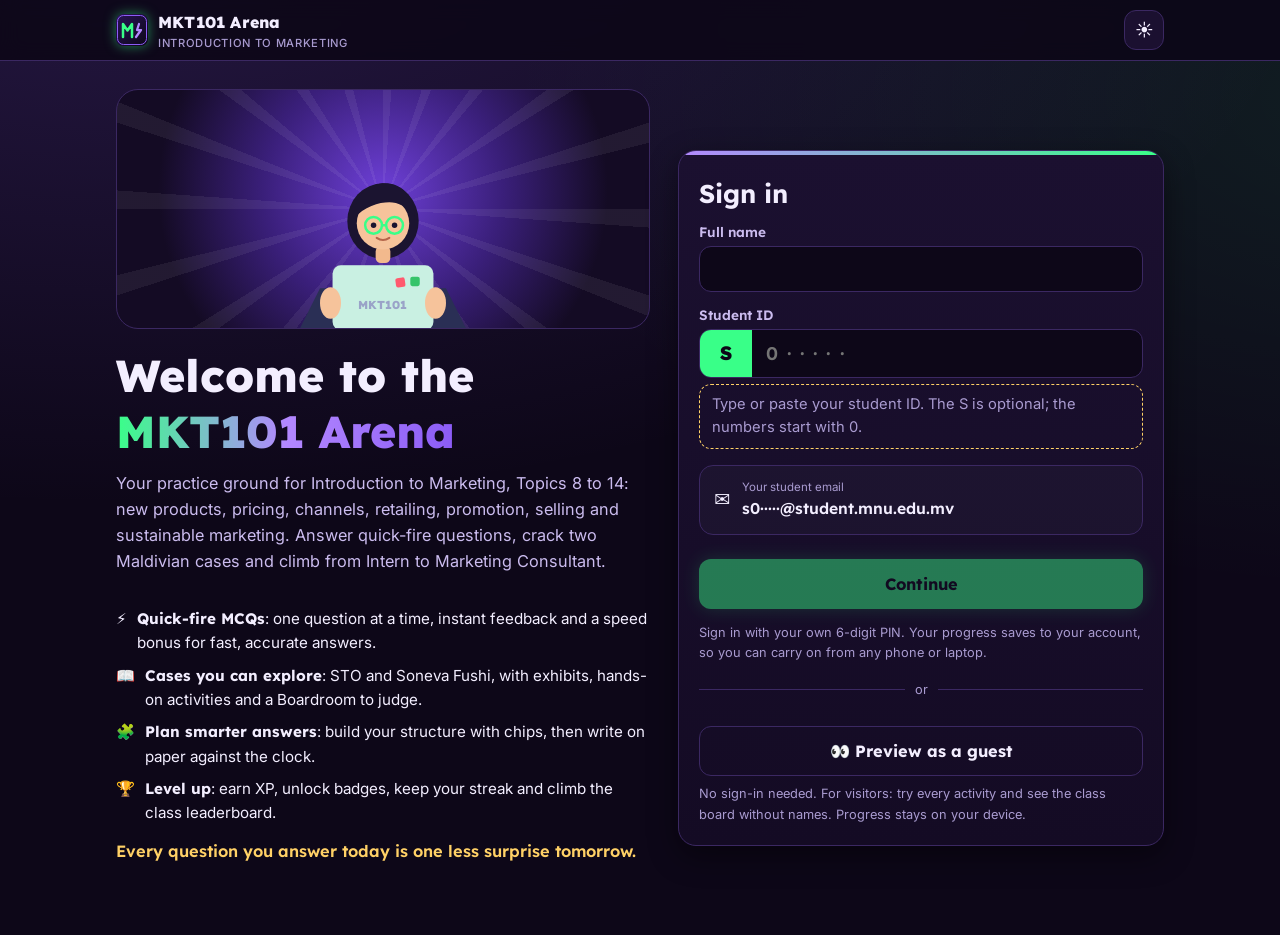
==== commit f8163f00: "Guest preview: try the arena without an account, anonymised whole-class board - engine/guest.js: 'Pr" ====
--- a/index.html
+++ b/index.html
@@ -67,11 +67,14 @@
 <script src="engine/expert.js"></script>
 <script src="engine/agg.js"></script>
 <script src="engine/fun.js"></script>
+<script src="engine/cheer.js"></script>
 <script src="engine/wild.js"></script>
 <script src="engine/qbank.js"></script>
 <script src="engine/reports.js"></script>
+<script src="engine/activity.js"></script>
 <script src="engine/release.js"></script>
 <script src="engine/simple.js"></script>
+<script src="engine/guest.js"></script>
 <script src="engine/boot.js"></script>
 </body>
 </html>
--- a/engine/engine.css
+++ b/engine/engine.css
@@ -541,3 +541,20 @@
 .goalc,.impc,.recap{margin-top:12px}.tbq{margin:8px 0;padding:8px 12px;border-left:3px solid var(--gold);background:rgba(127,127,127,.06);border-radius:6px}
 .tbq footer{font-size:.8rem;margin-top:4px}.tutag{background:rgba(255,200,60,.2)}.mopt.sel{outline:2px solid var(--gold)}#btm.warn{color:var(--red)}
 .mentc h3{font-size:1rem}
+/* celebrations (engine/cheer.js) */
+.celeb{position:fixed;inset:0;z-index:1000;display:flex;align-items:center;justify-content:center;padding:16px;background:rgba(5,8,20,.72)}
+.celeb canvas{position:absolute;inset:0;width:100%;height:100%;pointer-events:none}
+.celc{position:relative;max-width:360px;width:100%;text-align:center;animation:celin .35s ease-out}
+.celc h2{margin:6px 0}.celc p{margin:6px 0}.celn{font-size:.88rem}.celi{font-size:3.2rem;line-height:1}
+.celeb.gold .celc{border:2px solid var(--gold);box-shadow:0 0 0 4px rgba(245,197,24,.18)}
+.celi.flame{display:inline-block;animation:flame 1s ease-in-out infinite alternate;transform-origin:50% 90%}
+@keyframes celin{from{transform:scale(.85);opacity:0}to{transform:scale(1);opacity:1}}
+@keyframes flame{from{transform:scale(1) rotate(-4deg)}to{transform:scale(1.15) rotate(4deg)}}
+@media (prefers-reduced-motion:reduce){.celc,.celi.flame{animation:none}}
+/* lecturer: class activity card (engine/activity.js) */
+.actctl{display:flex;flex-wrap:wrap;gap:8px;align-items:center}.actctl select,.actctl input{max-width:100%}
+.actstats{grid-template-columns:repeat(auto-fit,minmax(110px,1fr))}
+.actscroll{overflow-x:auto;-webkit-overflow-scrolling:touch;padding-bottom:4px}
+.actleg{display:flex;flex-wrap:wrap;gap:6px 12px;font-size:.78rem;color:var(--muted);margin:6px 0 0}.actleg i{display:inline-block;width:10px;height:10px;border-radius:3px;margin-right:4px;vertical-align:-1px}
+.acttbl td,.acttbl th{white-space:nowrap}.acttbl tr.actdet td{white-space:normal;background:var(--w06)}
+#actc h3{margin:16px 0 6px}
